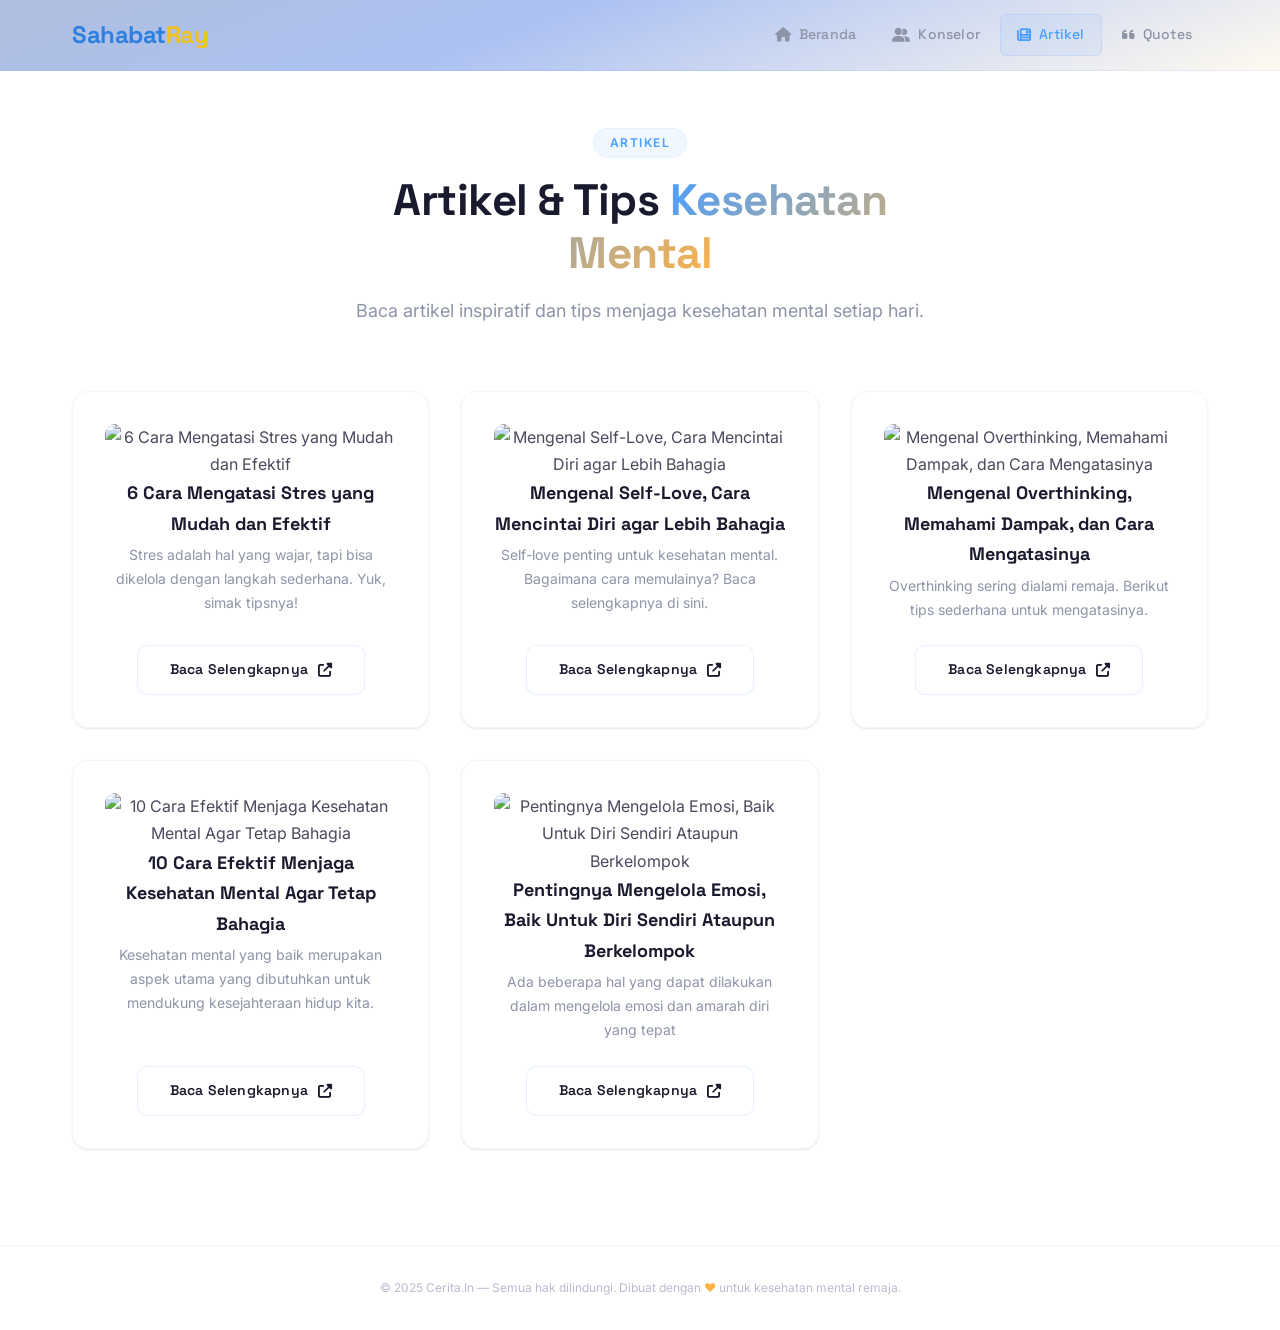
==== artikel.html @ 857d24f8 "update lagi ges" ====
<!DOCTYPE html>
<html lang="id">
<head>
  <meta charset="UTF-8">
  <meta name="viewport" content="width=device-width, initial-scale=1.0">
  <title>Artikel &amp; Tips — SahabatRay</title>
  <link rel="preconnect" href="https://fonts.googleapis.com">
  <link rel="preconnect" href="https://fonts.gstatic.com" crossorigin>
  <link href="https://fonts.googleapis.com/css2?family=Space+Grotesk:wght@400;500;600;700;800&family=Inter:wght@300;400;500;600;700&display=swap" rel="stylesheet">
  <link rel="stylesheet" href="https://cdnjs.cloudflare.com/ajax/libs/font-awesome/6.4.0/css/all.min.css">
  <link rel="stylesheet" href="styles.css">
</head>
<body>

  <nav class="navbar">
    <div class="nav-container">
      <a href="index.html" class="logo">Sahabat<span class="in">Ray</span></a>
      <button class="nav-toggle" aria-label="Menu">
        <i class="fa fa-bars"></i>
      </button>
      <div class="nav-links">
        <a href="index.html"><i class="fa fa-home"></i><span class="nav-text">Beranda</span></a>
        <a href="konselor.html"><i class="fa fa-user-friends"></i><span class="nav-text">Konselor</span></a>
        <a href="artikel.html" class="active"><i class="fa fa-newspaper"></i><span class="nav-text">Artikel</span></a>
        <a href="quotes.html"><i class="fa fa-quote-left"></i><span class="nav-text">Quotes</span></a>
      </div>
    </div>
  </nav>

  <section class="section" style="padding-top:8rem;">
    <div class="container">
      <div class="section-header reveal">
        <div class="section-tag">Artikel</div>
        <h2 class="section-title">Artikel &amp; Tips <span class="highlight">Kesehatan Mental</span></h2>
        <p class="section-desc">Baca artikel inspiratif dan tips menjaga kesehatan mental setiap hari.</p>
      </div>
      <div id="artikel-list">
        <!-- Cards generated by JS -->
      </div>
    </div>
  </section>

  <footer class="footer">
    <p>© 2025 Cerita.In — Semua hak dilindungi. Dibuat dengan <span style="color:var(--accent);">❤</span> untuk kesehatan mental remaja.</p>
  </footer>

  <script src="scripts.js"></script>
</body>
</html>
---- styles.css ----
/* ============================================
   Cerita.In — Professional Counseling Platform
   ============================================ */

:root {
  --primary: #4A9EFF;
  --primary-dark: #2D7FE0;
  --primary-light: #7BB8FF;
  --primary-subtle: rgba(74,158,255,0.08);

  --secondary: #FFD93D;
  --secondary-dark: #F0C020;
  --secondary-subtle: rgba(255,217,61,0.12);

  --accent: #FFB347;
  --accent-dark: #E89F30;

  --bg-white: #FFFFFF;
  --bg-light: #F8FAFE;
  --bg-muted: #F0F4FF;
  --bg-deep: #E8EEF8;

  --text-dark: #1A1A2E;
  --text-body: #4A4A5E;
  --text-muted: #8E94A8;
  --text-light: #B8BCCE;

  --border-light: rgba(74,158,255,0.08);
  --border-med: rgba(74,158,255,0.14);
  --border-strong: rgba(74,158,255,0.22);

  --shadow-sm: 0 1px 3px rgba(0,0,0,0.04), 0 1px 2px rgba(0,0,0,0.06);
  --shadow-md: 0 4px 12px rgba(0,0,0,0.05), 0 2px 4px rgba(0,0,0,0.04);
  --shadow-lg: 0 12px 40px rgba(0,0,0,0.06), 0 4px 12px rgba(0,0,0,0.04);
  --shadow-xl: 0 24px 60px rgba(0,0,0,0.08), 0 8px 20px rgba(0,0,0,0.04);
  --shadow-glow-blue: 0 4px 24px rgba(74,158,255,0.3);
  --shadow-glow-yellow: 0 4px 24px rgba(255,217,61,0.35);

  --font-display: 'Space Grotesk', sans-serif;
  --font-body: 'Inter', sans-serif;

  --text-xs: 0.75rem;
  --text-sm: 0.875rem;
  --text-base: 1rem;
  --text-lg: 1.125rem;
  --text-xl: 1.25rem;
  --text-2xl: 1.5rem;
  --text-3xl: 2rem;
  --text-4xl: 2.75rem;
  --text-5xl: 3.75rem;
  --text-6xl: 4.5rem;

  --leading-tight: 1.2;
  --leading-normal: 1.6;
  --leading-relaxed: 1.7;

  --space-1: 0.25rem;
  --space-2: 0.5rem;
  --space-3: 0.75rem;
  --space-4: 1rem;
  --space-5: 1.25rem;
  --space-6: 1.5rem;
  --space-8: 2rem;
  --space-10: 2.5rem;
  --space-12: 3rem;
  --space-16: 4rem;
  --space-20: 5rem;
  --space-24: 6rem;

  --radius-sm: 6px;
  --radius-md: 10px;
  --radius-lg: 16px;
  --radius-xl: 24px;
  --radius-2xl: 32px;
  --radius-full: 9999px;

  --ease: cubic-bezier(0.25, 0.1, 0.25, 1);
  --ease-out: cubic-bezier(0.16, 1, 0.3, 1);
  --fast: 0.2s var(--ease);
  --med: 0.4s var(--ease-out);
  --slow: 0.6s var(--ease-out);

  --container: 1200px;
  --section-py: 6rem;
}

/* ============================================
   Reset & Base
   ============================================ */
*, *::before, *::after {
  margin: 0;
  padding: 0;
  box-sizing: border-box;
}

html {
  scroll-behavior: smooth;
  -webkit-font-smoothing: antialiased;
  -moz-osx-font-smoothing: grayscale;
}

body {
  font-family: var(--font-body);
  font-size: var(--text-base);
  line-height: var(--leading-relaxed);
  color: var(--text-body);
  background: var(--bg-white);
  overflow-x: hidden;
  min-height: 100vh;
}

/* ============================================
   Typography
   ============================================ */
h1, h2, h3, h4, h5, h6 {
  font-family: var(--font-display);
  font-weight: 700;
  line-height: var(--leading-tight);
  color: var(--text-dark);
}

a {
  color: var(--primary);
  text-decoration: none;
  transition: color var(--fast);
}
a:hover { color: var(--primary-dark); }

/* ============================================
   Scrollbar
   ============================================ */
::-webkit-scrollbar { width: 6px; }
::-webkit-scrollbar-track { background: var(--bg-light); }
::-webkit-scrollbar-thumb {
  background: linear-gradient(180deg, var(--primary), var(--secondary));
  border-radius: 3px;
}

/* ============================================
   Navbar
   ============================================ */
.navbar {
  position: fixed;
  top: 0;
  left: 0;
  right: 0;
  z-index: 1000;
  padding: 0.875rem 0;
  background: linear-gradient(160deg, #afbfde 0%, #acc1f2 40%, #FFFAF0 100%);
  backdrop-filter: blur(24px) saturate(1.8);
  border-bottom: 1px solid transparent;
  transition: all var(--med);
}

.navbar.scrolled {
  background: rgba(255,255,255,0.95);
  border-bottom-color: var(--border-light);
  box-shadow: var(--shadow-sm);
}

.nav-container {
  max-width: var(--container);
  margin: 0 auto;
  padding: 0 var(--space-8);
  display: flex;
  align-items: center;
  justify-content: space-between;
}

.logo {
  font-family: var(--font-display);
  font-weight: 800;
  font-size: 1.5rem;
  letter-spacing: -0.5px;
  color: var(--primary-dark);
  position: relative;
}
.logo .in {
  color: var(--secondary-dark);
}
.logo::after {
  content: '';
  position: absolute;
  bottom: -2px;
  left: 0;
  width: 100%;
  height: 2px;
  background: linear-gradient(90deg, var(--primary), var(--secondary));
  border-radius: 1px;
  transform: scaleX(0);
  transform-origin: left;
  transition: transform var(--med);
}
.logo:hover::after { transform: scaleX(1); }

.nav-links {
  display: flex;
  align-items: center;
  gap: 0.25rem;
}

.nav-links a {
  font-family: var(--font-display);
  color: var(--text-muted);
  font-size: var(--text-sm);
  font-weight: 500;
  padding: 0.5rem 1rem;
  border-radius: var(--radius-sm);
  display: flex;
  align-items: center;
  gap: 0.5rem;
  transition: all var(--fast);
  letter-spacing: 0.2px;
  position: relative;
}
.nav-links a i {
  font-size: 0.9rem;
  transition: transform var(--fast);
}
.nav-links a:hover {
  color: var(--text-body);
  background: var(--primary-subtle);
}
.nav-links a:hover i { transform: translateY(-1px); }
.nav-links a.active {
  color: var(--primary);
  background: var(--primary-subtle);
  border: 1px solid var(--border-med);
}

.nav-toggle {
  display: none;
  background: var(--primary-subtle);
  border: 1px solid var(--border-light);
  color: var(--text-dark);
  width: 40px;
  height: 40px;
  border-radius: var(--radius-sm);
  cursor: pointer;
  align-items: center;
  justify-content: center;
  font-size: 1.1rem;
  transition: all var(--fast);
}
.nav-toggle:hover {
  background: rgba(74,158,255,0.12);
  border-color: var(--border-med);
}

/* ============================================
   Hero
   ============================================ */
.hero {
  position: relative;
  min-height: 100vh;
  display: flex;
  align-items: center;
  justify-content: center;
  overflow: hidden;
  padding: 8rem var(--space-8) 4rem;
  background: linear-gradient(160deg, #EEF4FF 0%, #FFFFFF 40%, #FFFAF0 100%);
}

.hero-canvas {
  position: absolute;
  inset: 0;
  z-index: 1;
}

.hero-content {
  position: relative;
  z-index: 2;
  text-align: center;
  max-width: 820px;
  margin: 0 auto;
}

.hero-badge {
  display: inline-flex;
  align-items: center;
  gap: 0.5rem;
  padding: 0.4rem 1.2rem;
  border-radius: var(--radius-full);
  background: var(--secondary-subtle);
  border: 1px solid rgba(255,217,61,0.2);
  font-size: var(--text-xs);
  font-weight: 600;
  color: var(--secondary-dark);
  margin-bottom: var(--space-8);
  text-transform: uppercase;
  letter-spacing: 1.2px;
}
.hero-badge span { color: var(--text-muted); }

.hero-content .logo {
  font-size: var(--text-6xl);
  display: inline-block;
  margin-bottom: var(--space-4);
  animation: heroFadeUp 0.8s var(--ease-out) 0.1s both;
  letter-spacing: -3px;
}

.hero-title {
  font-size: var(--text-5xl);
  font-weight: 800;
  margin-bottom: var(--space-6);
  line-height: var(--leading-tight);
  animation: heroFadeUp 0.8s var(--ease-out) 0.2s both;
  letter-spacing: -1px;
  color: var(--text-dark);
}
.hero-title .highlight {
  background: linear-gradient(135deg, var(--primary), var(--accent));
  -webkit-background-clip: text;
  -webkit-text-fill-color: transparent;
  background-clip: text;
}

.hero-subtitle {
  font-size: var(--text-lg);
  color: var(--text-muted);
  max-width: 640px;
  margin: 0 auto var(--space-10);
  animation: heroFadeUp 0.8s var(--ease-out) 0.3s both;
  line-height: var(--leading-relaxed);
}

.hero-actions {
  display: flex;
  align-items: center;
  justify-content: center;
  gap: var(--space-4);
  flex-wrap: wrap;
  animation: heroFadeUp 0.8s var(--ease-out) 0.4s both;
}

@keyframes heroFadeUp {
  from { opacity: 0; transform: translateY(24px); }
  to { opacity: 1; transform: translateY(0); }
}

/* ============================================
   Buttons
   ============================================ */
.btn {
  display: inline-flex;
  align-items: center;
  justify-content: center;
  gap: 0.6rem;
  padding: 0.75rem 2rem;
  border-radius: var(--radius-md);
  font-family: var(--font-display);
  font-weight: 600;
  font-size: var(--text-sm);
  border: none;
  cursor: pointer;
  transition: all var(--med);
  position: relative;
  overflow: hidden;
  text-decoration: none;
  letter-spacing: 0.2px;
  white-space: nowrap;
}

.btn-primary {
  background: linear-gradient(135deg, var(--primary), var(--primary-dark));
  color: #fff;
  box-shadow: var(--shadow-glow-blue);
}
.btn-primary:hover {
  transform: translateY(-2px);
  box-shadow: 0 8px 32px rgba(74,158,255,0.4);
  color: #fff;
}
.btn-primary:active { transform: translateY(0); }

.btn-wa {
  background: linear-gradient(135deg, #25D366, #128C7E);
  color: #fff;
  box-shadow: 0 4px 20px rgba(37,211,102,0.25);
}
.btn-wa:hover {
  transform: translateY(-2px);
  box-shadow: 0 8px 32px rgba(37,211,102,0.35);
  color: #fff;
}

.btn-secondary {
  background: var(--bg-white);
  color: var(--text-dark);
  border: 1px solid var(--border-med);
}
.btn-secondary:hover {
  border-color: var(--border-strong);
  color: var(--text-dark);
  transform: translateY(-2px);
  box-shadow: var(--shadow-md);
}

.btn-outline {
  background: transparent;
  color: var(--text-body);
  border: 1px solid var(--border-med);
}
.btn-outline:hover {
  border-color: var(--border-strong);
  color: var(--text-dark);
  transform: translateY(-2px);
  box-shadow: var(--shadow-sm);
}

.btn-sm {
  padding: 0.5rem 1.25rem;
  font-size: var(--text-xs);
}

.btn-glow {
  animation: btnPulse 3s ease-in-out infinite;
}
@keyframes btnPulse {
  0%, 100% { box-shadow: 0 4px 20px rgba(74,158,255,0.25); }
  50% { box-shadow: 0 4px 40px rgba(74,158,255,0.4), 0 0 60px rgba(74,158,255,0.15); }
}

/* ============================================
   Sections
   ============================================ */
.section {
  padding: var(--section-py) 0;
  position: relative;
}

.section-header {
  text-align: center;
  max-width: 640px;
  margin: 0 auto var(--space-16);
}

.section-tag {
  display: inline-block;
  padding: 0.25rem 1rem;
  border-radius: var(--radius-full);
  background: var(--primary-subtle);
  border: 1px solid var(--border-light);
  font-size: var(--text-xs);
  font-weight: 600;
  color: var(--primary);
  text-transform: uppercase;
  letter-spacing: 1.5px;
  margin-bottom: var(--space-4);
}

.section-title {
  font-size: var(--text-4xl);
  font-weight: 800;
  margin-bottom: var(--space-4);
  letter-spacing: -0.5px;
  color: var(--text-dark);
}
.section-title .highlight {
  background: linear-gradient(135deg, var(--primary), var(--accent));
  -webkit-background-clip: text;
  -webkit-text-fill-color: transparent;
  background-clip: text;
}

.section-desc {
  color: var(--text-muted);
  font-size: var(--text-lg);
  line-height: var(--leading-relaxed);
}

.container {
  max-width: var(--container);
  margin: 0 auto;
  padding: 0 var(--space-8);
}

/* ============================================
   Facts Section
   ============================================ */
.facts-section {
  padding: var(--space-20) var(--space-8);
  background: var(--bg-light);
}

.facts-grid {
  display: grid;
  grid-template-columns: repeat(4, 1fr);
  gap: var(--space-6);
  max-width: var(--container);
  margin: 0 auto;
}

.fact-card {
  text-align: center;
  padding: var(--space-10) var(--space-6);
  border-radius: var(--radius-lg);
  background: var(--bg-white);
  border: 1px solid var(--border-light);
  box-shadow: var(--shadow-sm);
  transition: all var(--med);
}
.fact-card:hover {
  transform: translateY(-4px);
  border-color: var(--border-med);
  box-shadow: var(--shadow-lg);
}

.fact-icon {
  font-size: 2.25rem;
  margin-bottom: var(--space-4);
  display: block;
}

.fact-number {
  font-family: var(--font-display);
  font-size: var(--text-5xl);
  font-weight: 800;
  line-height: 1;
  background: linear-gradient(135deg, var(--primary), var(--secondary));
  -webkit-background-clip: text;
  -webkit-text-fill-color: transparent;
  background-clip: text;
  margin-bottom: var(--space-1);
}

.fact-number::after {
  content: '%';
  font-size: 0.4em;
  vertical-align: super;
  background: linear-gradient(135deg, var(--primary), var(--secondary));
  -webkit-background-clip: text;
  -webkit-text-fill-color: transparent;
  background-clip: text;
}

.fact-card:nth-child(3) .fact-number::after,
.fact-card:nth-child(4) .fact-number::after {
  content: '+';
  font-size: 0.5em;
}

.fact-label {
  color: var(--text-body);
  font-size: var(--text-sm);
  line-height: var(--leading-normal);
}

.fact-source {
  color: var(--text-light);
  font-size: var(--text-xs);
  margin-top: var(--space-2);
  display: block;
}

/* ============================================
   Features Section
   ============================================ */
.fitur-section {
  background: var(--bg-white);
}

.fitur-grid {
  display: grid;
  grid-template-columns: repeat(3, 1fr);
  gap: var(--space-8);
}

.fitur-card {
  padding: var(--space-10) var(--space-8);
  border-radius: var(--radius-xl);
  background: var(--bg-light);
  border: 1px solid var(--border-light);
  transition: all var(--med);
  display: flex;
  flex-direction: column;
}
.fitur-card:hover {
  transform: translateY(-4px);
  border-color: var(--border-med);
  box-shadow: var(--shadow-lg);
}

.fitur-icon {
  width: 56px;
  height: 56px;
  display: flex;
  align-items: center;
  justify-content: center;
  border-radius: var(--radius-md);
  background: var(--primary-subtle);
  font-size: 1.6rem;
  margin-bottom: var(--space-6);
}

.fitur-title {
  font-family: var(--font-display);
  font-size: var(--text-xl);
  font-weight: 700;
  margin-bottom: var(--space-2);
  color: var(--text-dark);
}

.fitur-desc {
  color: var(--text-muted);
  font-size: var(--text-sm);
  line-height: var(--leading-relaxed);
  margin-bottom: var(--space-6);
  flex: 1;
}

.fitur-card .btn { align-self: flex-start; }

/* ============================================
   Card Grid (Konselor, Artikel)
   ============================================ */
.card-grid {
  display: grid;
  grid-template-columns: repeat(3, 1fr);
  gap: var(--space-8);
}

.card {
  padding: var(--space-8);
  border-radius: var(--radius-lg);
  background: var(--bg-white);
  border: 1px solid var(--border-light);
  box-shadow: var(--shadow-sm);
  transition: all var(--med);
  display: flex;
  flex-direction: column;
  align-items: center;
  text-align: center;
  position: relative;
}
.card:hover {
  transform: translateY(-4px);
  border-color: var(--border-med);
  box-shadow: var(--shadow-lg);
}

.card-img {
  width: 88px;
  height: 88px;
  border-radius: 50%;
  object-fit: cover;
  margin-bottom: var(--space-6);
  border: 3px solid var(--border-light);
  transition: all var(--med);
}
.card:hover .card-img {
  border-color: var(--primary);
  box-shadow: 0 0 0 4px var(--primary-subtle);
  transform: scale(1.05);
}

.card-img--landscape {
  width: 100%;
  height: 200px;
  border-radius: var(--radius-md);
  object-fit: cover;
}

.card-title {
  font-family: var(--font-display);
  font-size: var(--text-lg);
  font-weight: 700;
  margin-bottom: var(--space-1);
  color: var(--text-dark);
}

.card-subtitle {
  color: var(--primary);
  font-size: var(--text-sm);
  font-weight: 500;
  margin-bottom: var(--space-4);
}

.card-desc {
  color: var(--text-muted);
  font-size: var(--text-sm);
  line-height: var(--leading-relaxed);
  margin-bottom: var(--space-6);
  flex: 1;
  display: -webkit-box;
  -webkit-line-clamp: 4;
  -webkit-box-orient: vertical;
  overflow: hidden;
}

.card .btn { margin-top: auto; }

/* ============================================
   Profile Page
   ============================================ */
.profil-section {
  padding: 8rem var(--space-8) 4rem;
  min-height: 100vh;
  background: var(--bg-light);
}

.profil-layout {
  max-width: 560px;
  margin: 0 auto;
}

.profil-card {
  padding: var(--space-10);
  border-radius: var(--radius-xl);
  background: var(--bg-white);
  border: 1px solid var(--border-light);
  box-shadow: var(--shadow-md);
  display: flex;
  flex-direction: column;
  align-items: center;
  text-align: center;
  position: relative;
}
.profil-card::before {
  content: '';
  position: absolute;
  top: 0;
  left: 0;
  right: 0;
  height: 4px;
  background: linear-gradient(90deg, var(--primary), var(--secondary), var(--accent));
  border-radius: var(--radius-xl) var(--radius-xl) 0 0;
}

.profil-img {
  width: 130px;
  height: 130px;
  border-radius: 50%;
  object-fit: cover;
  border: 4px solid var(--border-light);
  margin-bottom: var(--space-6);
  transition: all var(--med);
}
.profil-card:hover .profil-img {
  border-color: var(--primary);
  box-shadow: 0 0 0 5px var(--primary-subtle);
  transform: scale(1.03);
}

.profil-title {
  font-family: var(--font-display);
  font-size: var(--text-2xl);
  font-weight: 800;
  margin-bottom: var(--space-2);
  color: var(--text-dark);
}

.profil-minat {
  color: var(--primary);
  font-size: var(--text-sm);
  font-weight: 500;
  margin-bottom: var(--space-6);
}

.profil-bio {
  color: var(--text-body);
  font-size: var(--text-sm);
  line-height: var(--leading-relaxed);
  margin-bottom: var(--space-6);
  max-width: 500px;
}

.profil-detail {
  width: 100%;
  padding: var(--space-4) var(--space-6);
  margin-bottom: var(--space-2);
  border-radius: var(--radius-md);
  background: var(--bg-light);
  border: 1px solid var(--border-light);
  font-size: var(--text-sm);
  color: var(--text-muted);
  text-align: left;
  line-height: var(--leading-normal);
}
.profil-detail b { color: var(--text-dark); }

.profil-testimoni {
  font-style: italic;
  color: var(--primary-dark);
  font-size: var(--text-sm);
  margin: var(--space-4) 0;
  padding: var(--space-4) var(--space-6);
  border-left: 3px solid var(--primary);
  background: var(--primary-subtle);
  border-radius: 0 var(--radius-sm) var(--radius-sm) 0;
  width: 100%;
  line-height: var(--leading-relaxed);
}

.profil-ig-info {
  color: var(--text-muted);
  font-size: var(--text-sm);
  margin: var(--space-4) 0 var(--space-2);
}
.profil-ig-username {
  color: var(--accent);
  font-weight: 600;
}

.profil-btn-group {
  display: flex;
  gap: var(--space-4);
  width: 100%;
  justify-content: center;
  margin-top: var(--space-6);
}
.profil-btn-group .btn {
  flex: 1;
  max-width: 220px;
  justify-content: center;
}

.profil-privasi {
  margin-top: var(--space-6);
  padding: var(--space-4) var(--space-6);
  border-radius: var(--radius-md);
  background: var(--primary-subtle);
  border: 1px solid var(--border-light);
  font-size: var(--text-xs);
  color: var(--text-muted);
  width: 100%;
  line-height: var(--leading-normal);
}

/* ============================================
   Form
   ============================================ */
.form-card {
  padding: var(--space-10);
  border-radius: var(--radius-xl);
  background: var(--bg-white);
  border: 1px solid var(--border-light);
  box-shadow: var(--shadow-md);
}

.form-card h3 {
  font-size: var(--text-xl);
  margin-bottom: var(--space-2);
  color: var(--text-dark);
}

.form-card .form-subtitle {
  color: var(--text-muted);
  font-size: var(--text-sm);
  margin-bottom: var(--space-8);
}

.form-group {
  margin-bottom: var(--space-6);
}

.form-label {
  display: block;
  font-family: var(--font-display);
  font-size: var(--text-sm);
  font-weight: 600;
  color: var(--text-body);
  margin-bottom: var(--space-2);
}

.form-input,
.form-textarea {
  width: 100%;
  padding: var(--space-4) var(--space-6);
  border-radius: var(--radius-md);
  background: var(--bg-light);
  border: 1px solid var(--border-light);
  color: var(--text-dark);
  font-family: var(--font-body);
  font-size: var(--text-sm);
  line-height: var(--leading-normal);
  transition: all var(--fast);
  outline: none;
}

.form-input:hover,
.form-textarea:hover {
  border-color: var(--border-med);
  background: var(--bg-white);
}

.form-input:focus,
.form-textarea:focus {
  border-color: var(--primary);
  background: var(--bg-white);
  box-shadow: 0 0 0 3px var(--primary-subtle);
}

.form-input::placeholder,
.form-textarea::placeholder {
  color: var(--text-light);
}

.form-textarea {
  min-height: 120px;
  resize: vertical;
}

.form-submit {
  width: 100%;
  padding: var(--space-4);
  margin-top: var(--space-2);
}

.form-info {
  text-align: center;
  color: var(--text-light);
  font-size: var(--text-xs);
  margin-top: var(--space-4);
  line-height: var(--leading-normal);
}
.form-info i { margin-right: 0.3rem; }

/* ============================================
   Modal
   ============================================ */
.modal-overlay {
  position: fixed;
  inset: 0;
  z-index: 2000;
  background: rgba(26, 26, 46, 0.45);
  backdrop-filter: blur(8px);
  display: flex;
  align-items: center;
  justify-content: center;
  padding: var(--space-6);
  opacity: 0;
  pointer-events: none;
  transition: opacity 0.3s var(--ease-out);
}
.modal-overlay.open {
  opacity: 1;
  pointer-events: auto;
}

.modal-box {
  background: var(--bg-white);
  border-radius: var(--radius-xl);
  padding: 0;
  max-width: 480px;
  width: 100%;
  max-height: 90vh;
  overflow-y: auto;
  box-shadow: 0 25px 80px rgba(26,26,46,0.15), 0 8px 24px rgba(26,26,46,0.08);
  position: relative;
  opacity: 0;
  transform: scale(0.92) translateY(30px);
  transition: transform 0.35s var(--ease-out), opacity 0.35s var(--ease-out);
}
.modal-overlay.open .modal-box {
  opacity: 1;
  transform: scale(1) translateY(0);
}
.modal-box::before {
  content: '';
  position: absolute;
  top: 0;
  left: 0;
  right: 0;
  height: 4px;
  background: linear-gradient(90deg, var(--primary), var(--secondary), var(--accent));
  border-radius: var(--radius-xl) var(--radius-xl) 0 0;
}
.modal-header {
  display: flex;
  align-items: flex-start;
  justify-content: space-between;
  padding: var(--space-8) var(--space-8) var(--space-5);
  position: relative;
}
.modal-header::after {
  content: '';
  position: absolute;
  bottom: 0;
  left: var(--space-8);
  right: var(--space-8);
  height: 1px;
  background: var(--border-light);
}
.modal-header h3 {
  font-size: var(--text-xl);
  color: var(--text-dark);
  padding-right: var(--space-6);
  line-height: 1.3;
}

.modal-close {
  flex-shrink: 0;
  width: 32px;
  height: 32px;
  border-radius: 50%;
  border: none;
  background: var(--bg-light);
  color: var(--text-muted);
  font-size: 1.2rem;
  cursor: pointer;
  display: flex;
  align-items: center;
  justify-content: center;
  transition: all var(--fast);
  line-height: 1;
}
.modal-close:hover {
  background: var(--primary-subtle);
  color: var(--primary);
}

.modal-body {
  padding: var(--space-6) var(--space-8) var(--space-8);
}

.modal-body .form-subtitle {
  color: var(--text-muted);
  font-size: var(--text-sm);
  margin-bottom: var(--space-6);
  line-height: 1.5;
}

/* ============================================
   Quotes Page
   ============================================ */
.quotes-section {
  padding: 8rem var(--space-8) 4rem;
  min-height: 100vh;
  display: flex;
  align-items: center;
  background: var(--bg-light);
}

.quotes-container {
  max-width: 640px;
  margin: 0 auto;
  text-align: center;
  width: 100%;
}

.quotes-card {
  padding: var(--space-16) var(--space-10);
  border-radius: var(--radius-2xl);
  background: var(--bg-white);
  border: 1px solid var(--border-light);
  box-shadow: var(--shadow-md);
  margin-top: var(--space-8);
  position: relative;
  overflow: hidden;
}
.quotes-card::before {
  content: '';
  position: absolute;
  inset: 0;
  background:
    radial-gradient(ellipse at 30% 20%, rgba(74,158,255,0.04) 0%, transparent 50%),
    radial-gradient(ellipse at 70% 80%, rgba(255,217,61,0.04) 0%, transparent 50%);
  pointer-events: none;
}

.quotes-emoji {
  font-size: 3.5rem;
  margin-bottom: var(--space-6);
  display: inline-block;
  animation: floatY 3s ease-in-out infinite;
}
@keyframes floatY {
  0%, 100% { transform: translateY(0); }
  50% { transform: translateY(-8px); }
}

.quotes-text {
  font-size: var(--text-xl);
  line-height: var(--leading-relaxed);
  color: var(--text-dark);
  margin-bottom: var(--space-8);
  font-weight: 400;
  min-height: 80px;
  position: relative;
  font-family: var(--font-display);
  font-weight: 500;
  transition: all 0.4s var(--ease-out);
}
.quotes-text::before {
  content: '\201C';
  font-size: 4rem;
  position: absolute;
  top: -32px;
  left: -8px;
  color: var(--primary);
  opacity: 0.1;
  font-family: Georgia, serif;
  line-height: 1;
}

.quotes-btn-icon {
  font-size: 1.1rem;
}

/* ============================================
   CTA Section
   ============================================ */
.cta-section {
  padding: var(--space-20) 0;
  text-align: center;
  background: linear-gradient(160deg, var(--bg-light) 0%, var(--bg-muted) 100%);
}
.cta-section .container {
  max-width: 640px;
}

/* ============================================
   Footer
   ============================================ */
.footer {
  padding: var(--space-8);
  text-align: center;
  border-top: 1px solid var(--border-light);
  background: var(--bg-white);
}
.footer p {
  color: var(--text-light);
  font-size: var(--text-xs);
}

/* ============================================
   Scroll Reveal
   ============================================ */
.reveal,
.reveal-left,
.reveal-right,
.reveal-scale {
  opacity: 0;
  transition: opacity 0.7s var(--ease-out), transform 0.7s var(--ease-out);
}

.reveal { transform: translateY(30px); }
.reveal-left { transform: translateX(-30px); }
.reveal-right { transform: translateX(30px); }
.reveal-scale { transform: scale(0.92); }

.reveal.visible,
.reveal-left.visible,
.reveal-right.visible,
.reveal-scale.visible {
  opacity: 1;
  transform: none;
}

.stagger > * {
  opacity: 0;
  transform: translateY(20px);
  transition: opacity 0.5s var(--ease-out), transform 0.5s var(--ease-out);
}
.stagger.visible > *:nth-child(1) { transition-delay: 0s; }
.stagger.visible > *:nth-child(2) { transition-delay: 0.1s; }
.stagger.visible > *:nth-child(3) { transition-delay: 0.2s; }
.stagger.visible > *:nth-child(4) { transition-delay: 0.3s; }
.stagger.visible > *:nth-child(5) { transition-delay: 0.4s; }
.stagger.visible > *:nth-child(6) { transition-delay: 0.5s; }
.stagger.visible > * {
  opacity: 1;
  transform: translateY(0);
}

/* ============================================
   Floating Shapes
   ============================================ */
.float-shape {
  position: absolute;
  pointer-events: none;
  z-index: 0;
  border-radius: 50%;
}

.float-shape-1 {
  width: 500px;
  height: 500px;
  background: radial-gradient(circle, rgba(74,158,255,0.08), transparent 70%);
  top: -200px;
  right: -150px;
  animation: floatDrift 30s ease-in-out infinite;
}
.float-shape-2 {
  width: 350px;
  height: 350px;
  background: radial-gradient(circle, rgba(255,217,61,0.08), transparent 70%);
  bottom: -120px;
  left: -100px;
  animation: floatDrift 35s ease-in-out infinite reverse;
}
.float-shape-3 {
  width: 250px;
  height: 250px;
  background: radial-gradient(circle, rgba(255,179,71,0.06), transparent 70%);
  top: 40%;
  left: -80px;
  animation: floatDrift 25s ease-in-out infinite 5s;
}

@keyframes floatDrift {
  0%, 100% { transform: translate(0, 0) scale(1); }
  33% { transform: translate(40px, -40px) scale(1.1); }
  66% { transform: translate(-30px, 30px) scale(0.9); }
}

/* ============================================
   Dokumentasi Section — Horizontal Scroll
   ============================================ */
.dokumentasi-section {
  padding: var(--space-20) 0;
  background: var(--bg-white);
  overflow: hidden;
}

.dokumentasi-scroll {
  display: flex;
  gap: var(--space-6);
  overflow-x: auto;
  padding: var(--space-4) var(--space-2) var(--space-8);
  scroll-snap-type: x mandatory;
  -webkit-overflow-scrolling: touch;
  scrollbar-width: thin;
  scrollbar-color: var(--primary) var(--bg-light);
}

.dokumentasi-scroll::-webkit-scrollbar {
  height: 6px;
}
.dokumentasi-scroll::-webkit-scrollbar-track {
  background: var(--bg-light);
  border-radius: 3px;
}
.dokumentasi-scroll::-webkit-scrollbar-thumb {
  background: linear-gradient(90deg, var(--primary), var(--secondary));
  border-radius: 3px;
}

.dokumentasi-card {
  flex: 0 0 320px;
  scroll-snap-align: start;
  border-radius: var(--radius-lg);
  background: var(--bg-white);
  border: 1px solid var(--border-light);
  box-shadow: var(--shadow-sm);
  overflow: hidden;
  transition: all var(--med);
}
.dokumentasi-card:hover {
  transform: translateY(-4px);
  border-color: var(--border-med);
  box-shadow: var(--shadow-lg);
}

.dokumentasi-card-img {
  width: 100%;
  height: 200px;
  object-fit: cover;
  display: block;
  transition: transform var(--med);
}
.dokumentasi-card:hover .dokumentasi-card-img {
  transform: scale(1.05);
}

.dokumentasi-card-body {
  padding: var(--space-5) var(--space-6) var(--space-6);
}

.dokumentasi-card-title {
  font-family: var(--font-display);
  font-size: var(--text-base);
  font-weight: 700;
  color: var(--text-dark);
  margin-bottom: var(--space-1);
}

.dokumentasi-card-desc {
  color: var(--text-muted);
  font-size: var(--text-sm);
  line-height: var(--leading-normal);
}

.dokumentasi-card-date {
  color: var(--text-light);
  font-size: var(--text-xs);
  margin-top: var(--space-3);
  display: block;
}

@media (max-width: 768px) {
  .dokumentasi-card {
    flex: 0 0 280px;
  }
  .dokumentasi-card-img {
    height: 170px;
  }
}

/* ============================================
   Particle Canvas
   ============================================ */
#particle-canvas {
  display: block;
  position: absolute;
  inset: 0;
  width: 100%;
  height: 100%;
}

/* ============================================
   Responsive: Tablet
   ============================================ */
@media (max-width: 1024px) {
  :root {
    --section-py: 4rem;
    --text-5xl: 2.8rem;
    --text-6xl: 3.5rem;
    --text-4xl: 2.25rem;
  }

  .facts-grid { grid-template-columns: repeat(2, 1fr); }
  .fitur-grid { grid-template-columns: repeat(2, 1fr); }
  .card-grid { grid-template-columns: repeat(2, 1fr); }
  .profil-layout { max-width: 480px; }
}

/* ============================================
   Responsive: Mobile
   ============================================ */
@media (max-width: 768px) {
  .navbar { padding: 0.625rem 0; }

  .nav-toggle {
    display: flex;
  }

  .nav-links {
    position: fixed;
    top: 57px;
    left: var(--space-4);
    right: var(--space-4);
    flex-direction: column;
    padding: var(--space-3);
    gap: 0.25rem;
    background: var(--bg-white);
    backdrop-filter: blur(24px);
    border: 1px solid var(--border-light);
    border-radius: var(--radius-lg);
    box-shadow: var(--shadow-lg);
    transform: translateY(-110%);
    opacity: 0;
    pointer-events: none;
    transition: all var(--med);
  }
  .nav-links.open {
    transform: translateY(0);
    opacity: 1;
    pointer-events: auto;
  }
  .nav-links a {
    width: 100%;
    justify-content: flex-start;
    padding: 0.75rem 1rem;
  }
  .nav-links a.active::before { display: none; }

  .hero { min-height: 90vh; }
  .hero-content .logo { font-size: var(--text-4xl); }
  .hero-title { font-size: var(--text-3xl); }
  .hero-subtitle { font-size: var(--text-base); }

  :root {
    --section-py: 3rem;
    --text-4xl: 1.8rem;
    --text-5xl: 2.2rem;
    --text-6xl: 2.8rem;
  }

  .section-header { margin-bottom: var(--space-10); }
  .section-desc { font-size: var(--text-base); }

  .facts-grid { grid-template-columns: 1fr 1fr; gap: var(--space-4); }
  .fact-card { padding: var(--space-6); }
  .fact-number { font-size: var(--text-4xl); }

  .fitur-grid { grid-template-columns: 1fr; }
  .card-grid { grid-template-columns: 1fr; }

  .profil-section { padding: 5.5rem var(--space-4) 3rem; }
  .profil-card,
  .form-card { padding: var(--space-6); }
  .profil-img { width: 100px; height: 100px; }
  .profil-btn-group { flex-direction: column; align-items: center; }
  .profil-btn-group .btn { max-width: 100%; }

  .quotes-section { padding: 5.5rem var(--space-4) 3rem; }
  .quotes-card { padding: var(--space-10) var(--space-6); }
  .quotes-text { font-size: var(--text-lg); }

  .modal-header { padding: var(--space-6) var(--space-6) var(--space-4); }
  .modal-header::after { left: var(--space-6); right: var(--space-6); }
  .modal-body { padding: var(--space-5) var(--space-6) var(--space-6); }
  .modal-box { max-width: calc(100vw - var(--space-8)); }
  .modal-overlay { padding: var(--space-4); }
}

@media (max-width: 480px) {
  .hero-content .logo { font-size: var(--text-3xl); letter-spacing: -1px; }
  .hero-title { font-size: var(--text-2xl); }
  .hero-actions { flex-direction: column; width: 100%; }
  .hero-actions .btn { width: 100%; }

  .facts-grid { grid-template-columns: 1fr; }

  .nav-container { padding: 0 var(--space-4); }
  .container { padding: 0 var(--space-4); }
}

/* ============================================
   Desktop nav reset
   ============================================ */
@media (min-width: 769px) {
  .nav-links {
    display: flex !important;
    opacity: 1 !important;
    pointer-events: auto !important;
    position: static !important;
    flex-direction: row !important;
    background: none !important;
    backdrop-filter: none !important;
    border: none !important;
    box-shadow: none !important;
    transform: none !important;
    padding: 0 !important;
  }
}

/* ============================================
   Utility
   ============================================ */
.text-gradient {
  background: linear-gradient(135deg, var(--primary), var(--accent));
  -webkit-background-clip: text;
  -webkit-text-fill-color: transparent;
  background-clip: text;
}
.text-center { text-align: center; }
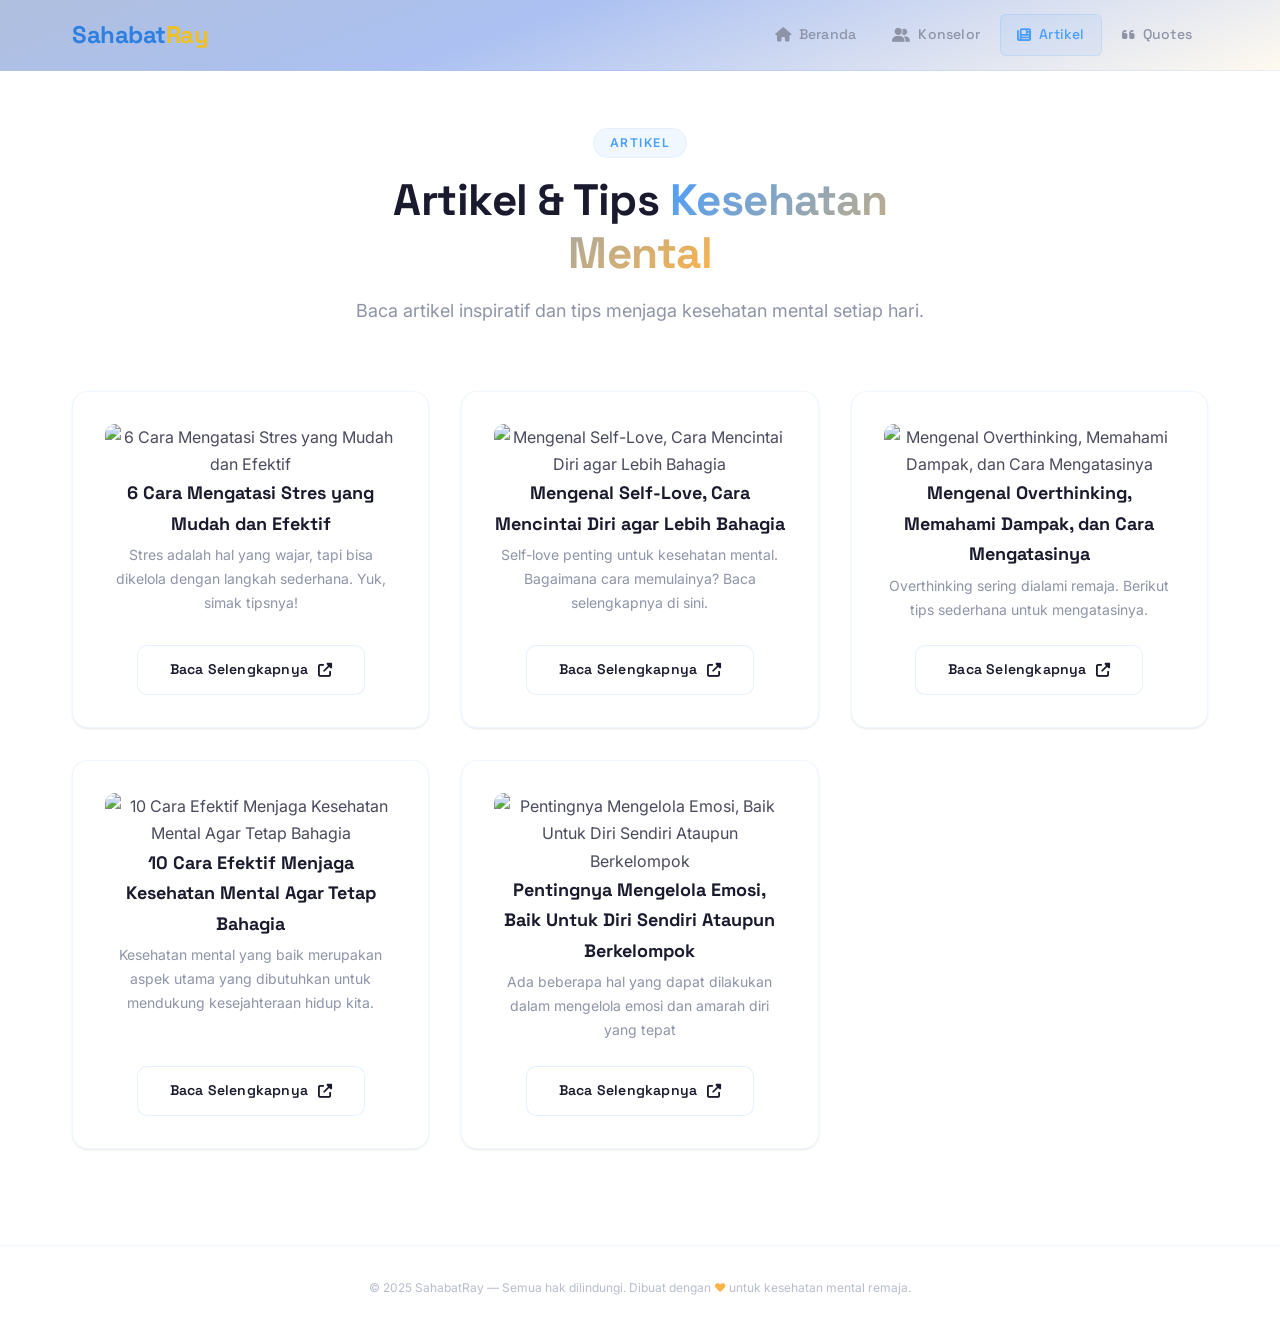
==== commit 85bd821f: "updateee" ====
--- a/artikel.html
+++ b/artikel.html
@@ -41,7 +41,7 @@
   </section>
 
   <footer class="footer">
-    <p>© 2025 Cerita.In — Semua hak dilindungi. Dibuat dengan <span style="color:var(--accent);">❤</span> untuk kesehatan mental remaja.</p>
+    <p>© 2025 SahabatRay — Semua hak dilindungi. Dibuat dengan <span style="color:var(--accent);">❤</span> untuk kesehatan mental remaja.</p>
   </footer>
 
   <script src="scripts.js"></script>
--- a/styles.css
+++ b/styles.css
@@ -221,7 +221,7 @@
   color: var(--text-body);
   background: var(--primary-subtle);
 }
-.nav-links a:hover i { transform: translateY(-1px); }
+
 .nav-links a.active {
   color: var(--primary);
   background: var(--primary-subtle);
@@ -415,11 +415,7 @@
 }
 
 .btn-glow {
-  animation: btnPulse 3s ease-in-out infinite;
-}
-@keyframes btnPulse {
-  0%, 100% { box-shadow: 0 4px 20px rgba(74,158,255,0.25); }
-  50% { box-shadow: 0 4px 40px rgba(74,158,255,0.4), 0 0 60px rgba(74,158,255,0.15); }
+  box-shadow: 0 4px 20px rgba(74,158,255,0.25);
 }
 
 /* ============================================
@@ -651,8 +647,6 @@
 }
 .card:hover .card-img {
   border-color: var(--primary);
-  box-shadow: 0 0 0 4px var(--primary-subtle);
-  transform: scale(1.05);
 }
 
 .card-img--landscape {
@@ -739,8 +733,6 @@
 }
 .profil-card:hover .profil-img {
   border-color: var(--primary);
-  box-shadow: 0 0 0 5px var(--primary-subtle);
-  transform: scale(1.03);
 }
 
 .profil-title {
@@ -1064,11 +1056,6 @@
   font-size: 3.5rem;
   margin-bottom: var(--space-6);
   display: inline-block;
-  animation: floatY 3s ease-in-out infinite;
-}
-@keyframes floatY {
-  0%, 100% { transform: translateY(0); }
-  50% { transform: translateY(-8px); }
 }
 
 .quotes-text {
@@ -1131,7 +1118,8 @@
 .reveal,
 .reveal-left,
 .reveal-right,
-.reveal-scale {
+.reveal-scale,
+.reveal-fade {
   opacity: 0;
   transition: opacity 0.7s var(--ease-out), transform 0.7s var(--ease-out);
 }
@@ -1140,11 +1128,13 @@
 .reveal-left { transform: translateX(-30px); }
 .reveal-right { transform: translateX(30px); }
 .reveal-scale { transform: scale(0.92); }
+.reveal-fade { transform: none; }
 
 .reveal.visible,
 .reveal-left.visible,
 .reveal-right.visible,
-.reveal-scale.visible {
+.reveal-scale.visible,
+.reveal-fade.visible {
   opacity: 1;
   transform: none;
 }
@@ -1181,7 +1171,6 @@
   background: radial-gradient(circle, rgba(74,158,255,0.08), transparent 70%);
   top: -200px;
   right: -150px;
-  animation: floatDrift 30s ease-in-out infinite;
 }
 .float-shape-2 {
   width: 350px;
@@ -1189,7 +1178,6 @@
   background: radial-gradient(circle, rgba(255,217,61,0.08), transparent 70%);
   bottom: -120px;
   left: -100px;
-  animation: floatDrift 35s ease-in-out infinite reverse;
 }
 .float-shape-3 {
   width: 250px;
@@ -1197,13 +1185,6 @@
   background: radial-gradient(circle, rgba(255,179,71,0.06), transparent 70%);
   top: 40%;
   left: -80px;
-  animation: floatDrift 25s ease-in-out infinite 5s;
-}
-
-@keyframes floatDrift {
-  0%, 100% { transform: translate(0, 0) scale(1); }
-  33% { transform: translate(40px, -40px) scale(1.1); }
-  66% { transform: translate(-30px, 30px) scale(0.9); }
 }
 
 /* ============================================
@@ -1259,11 +1240,8 @@
   height: 200px;
   object-fit: cover;
   display: block;
-  transition: transform var(--med);
-}
-.dokumentasi-card:hover .dokumentasi-card-img {
-  transform: scale(1.05);
-}
+}
+
 
 .dokumentasi-card-body {
   padding: var(--space-5) var(--space-6) var(--space-6);
